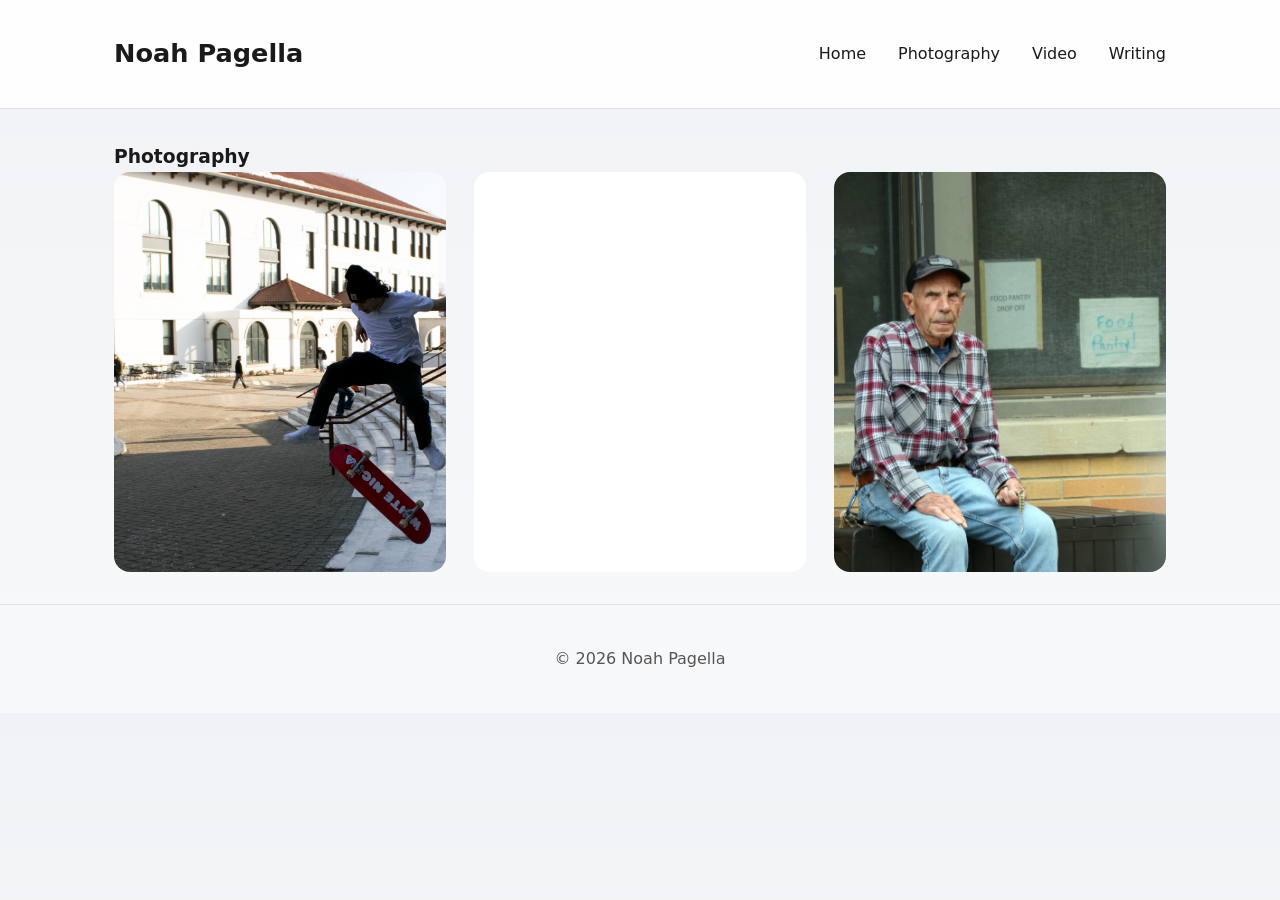
==== photography.html @ 74884c7c "Update photography.html" ====
<!DOCTYPE html>
<html lang="en">
<head>
<meta charset="UTF-8">
<meta name="viewport" content="width=device-width, initial-scale=1.0">
<title>Photography — Noah Pagella</title>
<link rel="stylesheet" href="style.css">
</head>
<body>
<header>
  <nav class="container">
    <h1 class="logo">Noah Pagella</h1>
    <ul class="nav-links">
      <li><a href="index.html">Home</a></li>
      <li><a href="photography.html">Photography</a></li>
      <li><a href="video.html">Video</a></li>
      <li><a href="writing.html">Writing</a></li>
    </ul>
  </nav>
</header>

<main class="container">
  <h3>Photography</h3>
  <div class="projects-grid">
    <a href="Skate.jpg" class="project-card article" target="_blank">
      <div class="card-thumb" style="background-image:url('Skate.jpg'); height:400px;"></div>
      <div class="card-overlay"><span class="project-tag">Photography</span><h4>Skate</h4></div>
    </a>
    <a href="Lbus.jpg" class="project-card article" target="_blank">
      <div class="card-thumb" style="background-image:url('Lbus.jpg'); height:400px;"></div>
      <div class="card-overlay"><span class="project-tag">Photography</span><h4>Lbus</h4></div>
    </a>
    <a href="volunteer.jpg" class="project-card article" target="_blank">
      <div class="card-thumb" style="background-image:url('volunteer.jpg'); height:400px;"></div>
      <div class="card-overlay"><span class="project-tag">Photography</span><h4>Volunteer</h4></div>
    </a>
  </div>
</main>
<footer>© <span id="year"></span> Noah Pagella</footer>
<script>
document.getElementById("year").textContent = new Date().getFullYear();
</script>
</body>
</html>
---- style.css ----
:root {
  --text:#1a1a1a;
  --muted:#555;
  --accent:#1e90ff;
  --bg-main:#f0f2f5;
  --bg-alt:#f8f9fb;
  --border:#e0e0e0;
  --card:#ffffff;
}

body.dark {
  --text:#f1f1f1;
  --muted:#bbb;
  --accent:#4dabff;
  --bg-main:#121212;
  --bg-alt:#1a1a1a;
  --border:#2a2a2a;
  --card:#1e1e1e;
}

* { box-sizing:border-box; margin:0; padding:0; }
html { scroll-behavior:smooth; }
body {
  font-family: Inter, system-ui, -apple-system, BlinkMacSystemFont, "Segoe UI", sans-serif;
  background: linear-gradient(to bottom,var(--bg-main),var(--bg-alt));
  color:var(--text);
  line-height:1.7;
  transition: background .3s, color .3s;
}

.container { max-width:1100px; margin:auto; padding:2rem 1.5rem; }

header {
  position:sticky; top:0; background:rgba(255,255,255,.95);
  border-bottom:1px solid var(--border); z-index:1000; transition: background .3s;
}

body.dark header { background:rgba(18,18,18,.95); }

nav { display:flex; justify-content:space-between; align-items:center; }
.logo { font-size:1.6rem; font-weight:700; }
.nav-links { list-style:none; display:flex; gap:2rem; }
.nav-links a { text-decoration:none; color:var(--text); font-weight:500; }
.nav-links a:hover, .nav-links a:focus-visible { color:var(--accent); }
.hamburger { display:none; flex-direction:column; gap:4px; cursor:pointer; background:none; border:none; }
.hamburger span { width:25px; height:3px; background:var(--text); border-radius:2px; transition:.3s; }
.dark-toggle { margin-left:1rem; cursor:pointer; font-size:1.2rem; background:none; border:none; }

.projects-grid {
  display:grid; grid-template-columns:repeat(auto-fit,minmax(300px,1fr)); gap:1.75rem;
}

.project-card {
  position: relative; border-radius:16px; overflow:hidden; background:var(--card);
  text-decoration:none; color:inherit; display:flex; flex-direction:column;
}

.project-card .card-thumb {
  height:250px; background-size:cover; background-position:center;
}

.project-card .card-overlay {
  padding:1.25rem; display:flex; flex-direction:column; justify-content:flex-end;
  background:linear-gradient(to top, rgba(0,0,0,0.6), transparent); color:#fff;
  position:absolute; inset:0; opacity:0; transition:opacity .3s;
}

.project-card:hover .card-overlay,
.project-card:focus-visible .card-overlay { opacity:1; }

.project-overlay h4 { margin-bottom:.5rem; font-size:1.1rem; }
.project-tag { background:var(--accent); color:#fff; font-size:.75rem;
  padding:.25rem .6rem; border-radius:6px; width:fit-content; margin-bottom:.5rem; }

iframe { width:100%; height:100%; border:none; border-radius:16px; }

.projects-grid .video-card { height:240px; }

footer { text-align:center; padding:2.5rem 1.5rem; border-top:1px solid var(--border); color:var(--muted); }

@media(max-width:850px){
  .nav-links{
    position:absolute; top:100%; right:0; background:var(--bg-main);
    flex-direction:column; width:220px; padding:1.25rem; display:none;
    border:1px solid var(--border); border-radius:12px;
  }
  .nav-links.open { display:flex; }
  .hamburger { display:flex; }
}
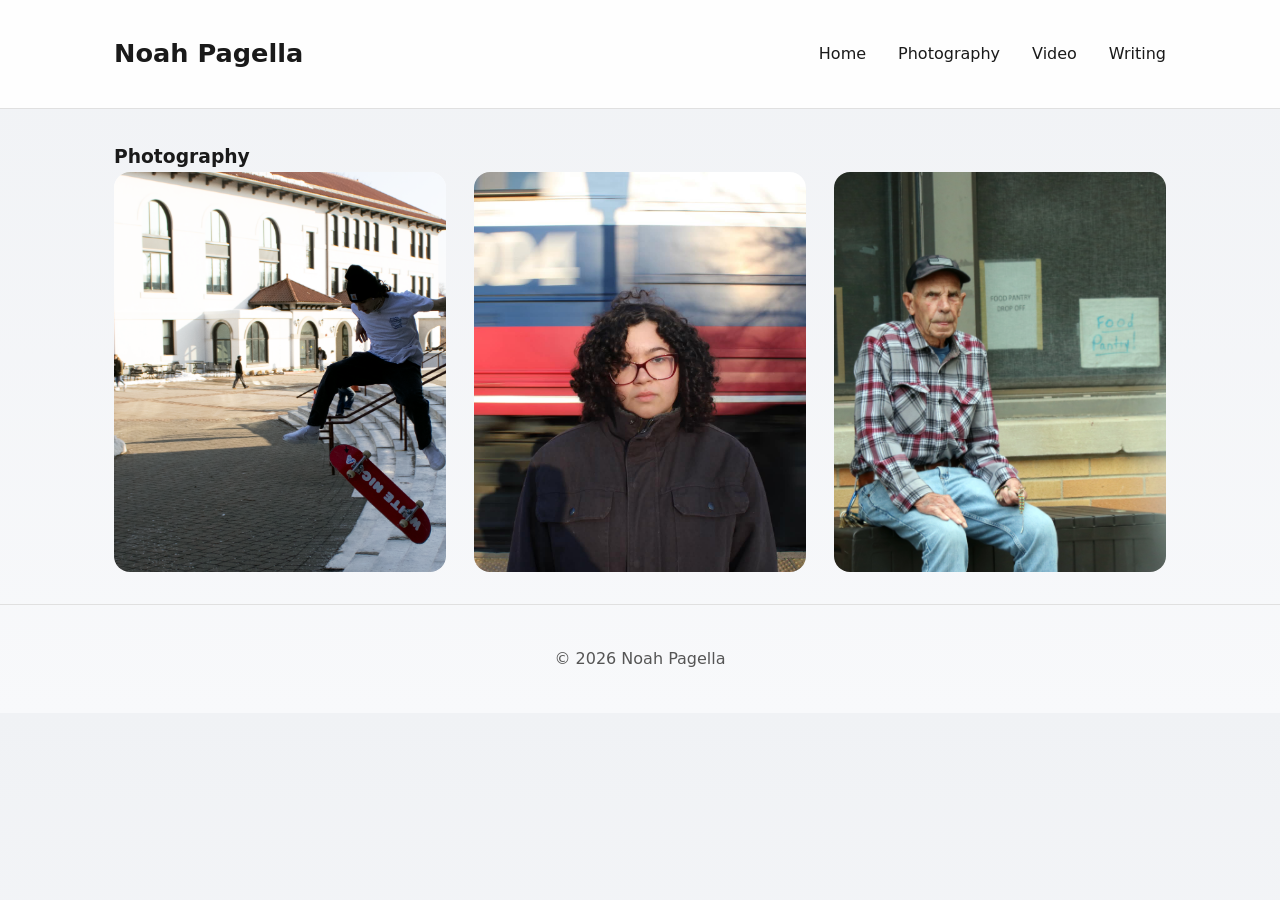
==== commit 57e57ca7: "Update photography.html" ====
--- a/photography.html
+++ b/photography.html
@@ -26,8 +26,8 @@
       <div class="card-thumb" style="background-image:url('Skate.jpg'); height:400px;"></div>
       <div class="card-overlay"><span class="project-tag">Photography</span><h4>Skate</h4></div>
     </a>
-    <a href="Lbus.jpg" class="project-card article" target="_blank">
-      <div class="card-thumb" style="background-image:url('Lbus.jpg'); height:400px;"></div>
+    <a href="lauren.jpg" class="project-card article" target="_blank">
+      <div class="card-thumb" style="background-image:url('lauren.jpg'); height:400px;"></div>
       <div class="card-overlay"><span class="project-tag">Photography</span><h4>Lbus</h4></div>
     </a>
     <a href="volunteer.jpg" class="project-card article" target="_blank">
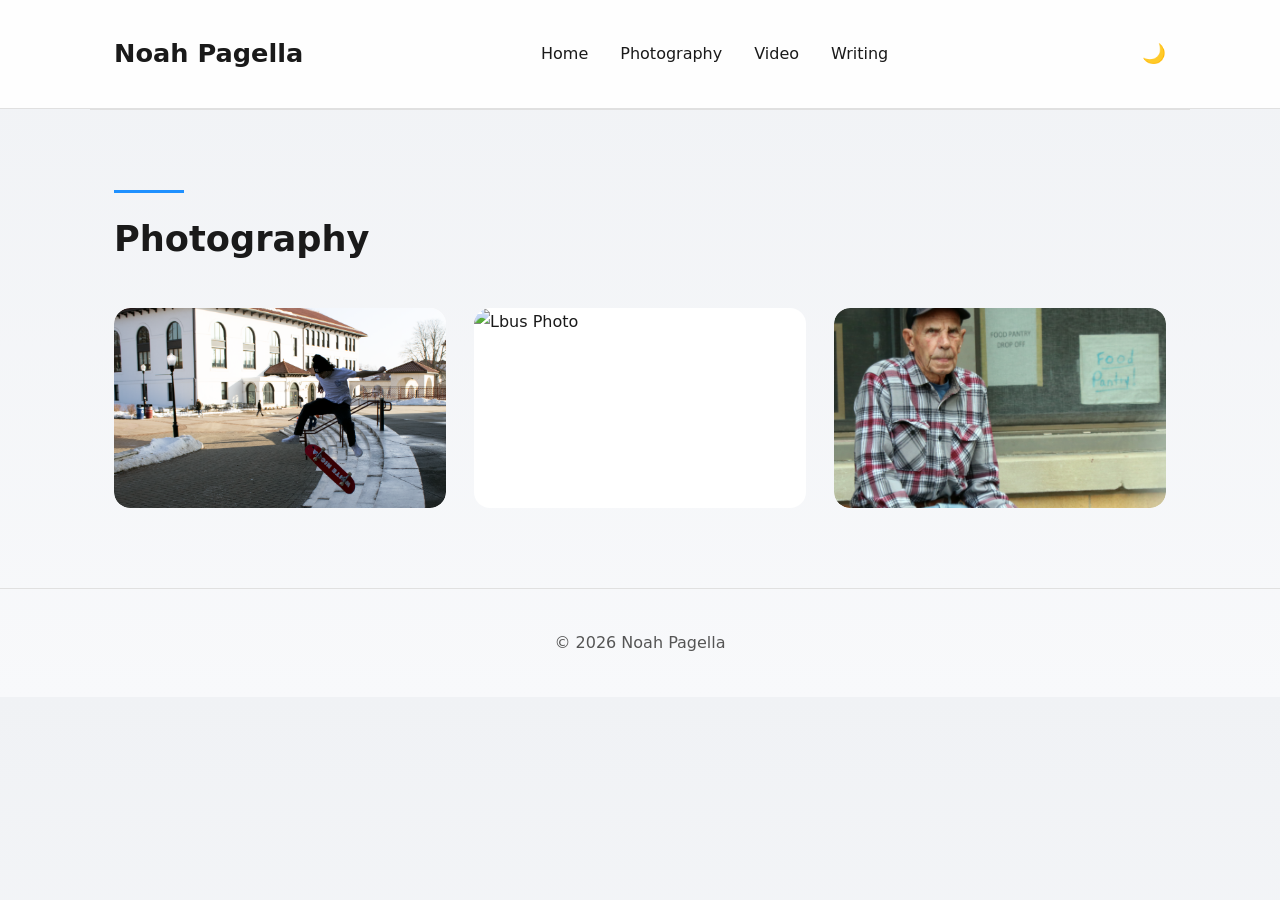
==== commit 486dd48d: "Update photography.html" ====
--- a/photography.html
+++ b/photography.html
@@ -1,44 +1,53 @@
 <!DOCTYPE html>
 <html lang="en">
 <head>
-<meta charset="UTF-8">
-<meta name="viewport" content="width=device-width, initial-scale=1.0">
-<title>Photography — Noah Pagella</title>
-<link rel="stylesheet" href="style.css">
+  <meta charset="UTF-8">
+  <meta name="viewport" content="width=device-width, initial-scale=1.0">
+  <title>Photography — Noah Pagella</title>
+  <link rel="stylesheet" href="style.css">
 </head>
 <body>
-<header>
-  <nav class="container">
-    <h1 class="logo">Noah Pagella</h1>
-    <ul class="nav-links">
-      <li><a href="index.html">Home</a></li>
-      <li><a href="photography.html">Photography</a></li>
-      <li><a href="video.html">Video</a></li>
-      <li><a href="writing.html">Writing</a></li>
-    </ul>
-  </nav>
-</header>
+  <header>
+    <nav class="container">
+      <h1 class="logo">Noah Pagella</h1>
+      <ul class="nav-links" id="navLinks">
+        <li><a href="index.html">Home</a></li>
+        <li><a href="photography.html">Photography</a></li>
+        <li><a href="video.html">Video</a></li>
+        <li><a href="writing.html">Writing</a></li>
+      </ul>
+      <button class="hamburger" id="hamburger"><span></span><span></span><span></span></button>
+      <button class="dark-toggle" id="darkToggle">🌙</button>
+    </nav>
+  </header>
 
-<main class="container">
-  <h3>Photography</h3>
-  <div class="projects-grid">
-    <a href="Skate.jpg" class="project-card article" target="_blank">
-      <div class="card-thumb" style="background-image:url('Skate.jpg'); height:400px;"></div>
-      <div class="card-overlay"><span class="project-tag">Photography</span><h4>Skate</h4></div>
-    </a>
-    <a href="lauren.jpg" class="project-card article" target="_blank">
-      <div class="card-thumb" style="background-image:url('lauren.jpg'); height:400px;"></div>
-      <div class="card-overlay"><span class="project-tag">Photography</span><h4>Lbus</h4></div>
-    </a>
-    <a href="volunteer.jpg" class="project-card article" target="_blank">
-      <div class="card-thumb" style="background-image:url('volunteer.jpg'); height:400px;"></div>
-      <div class="card-overlay"><span class="project-tag">Photography</span><h4>Volunteer</h4></div>
-    </a>
-  </div>
-</main>
-<footer>© <span id="year"></span> Noah Pagella</footer>
-<script>
-document.getElementById("year").textContent = new Date().getFullYear();
-</script>
+  <main>
+    <section class="container section">
+      <h3>Photography</h3>
+      <div class="photo-grid">
+        <div class="photo-card"><img src="Skate.jpg" alt="Skate Photo"></div>
+        <div class="photo-card"><img src="Lbus.jpg" alt="Lbus Photo"></div>
+        <div class="photo-card"><img src="volunteer.jpg" alt="Volunteer Photo"></div>
+      </div>
+    </section>
+  </main>
+
+  <footer>© <span id="year"></span> Noah Pagella</footer>
+
+  <script>
+    document.getElementById("year").textContent = new Date().getFullYear();
+    const hamburger = document.getElementById("hamburger");
+    const navLinks = document.getElementById("navLinks");
+    hamburger.addEventListener("click",()=>navLinks.classList.toggle("open"));
+    const darkToggle = document.getElementById("darkToggle");
+    const body = document.body;
+    if(localStorage.getItem("theme")==="dark"){ body.classList.add("dark"); darkToggle.textContent="☀️"; }
+    darkToggle.addEventListener("click",()=>{
+      body.classList.toggle("dark");
+      const isDark = body.classList.contains("dark");
+      darkToggle.textContent = isDark?"☀️":"🌙";
+      localStorage.setItem("theme", isDark?"dark":"light");
+    });
+  </script>
 </body>
 </html>
--- a/style.css
+++ b/style.css
@@ -30,55 +30,80 @@
 
 .container { max-width:1100px; margin:auto; padding:2rem 1.5rem; }
 
+.skip-link {
+  position:absolute; left:-999px; top:auto; width:1px; height:1px; overflow:hidden;
+}
+.skip-link:focus {
+  left:1rem; top:1rem; width:auto; height:auto;
+  padding:.5rem 1rem; background:var(--accent); color:#fff;
+  z-index:2000; border-radius:6px;
+}
+
 header {
   position:sticky; top:0; background:rgba(255,255,255,.95);
   border-bottom:1px solid var(--border); z-index:1000; transition: background .3s;
 }
-
 body.dark header { background:rgba(18,18,18,.95); }
 
 nav { display:flex; justify-content:space-between; align-items:center; }
 .logo { font-size:1.6rem; font-weight:700; }
+
 .nav-links { list-style:none; display:flex; gap:2rem; }
 .nav-links a { text-decoration:none; color:var(--text); font-weight:500; }
 .nav-links a:hover, .nav-links a:focus-visible { color:var(--accent); }
+
 .hamburger { display:none; flex-direction:column; gap:4px; cursor:pointer; background:none; border:none; }
 .hamburger span { width:25px; height:3px; background:var(--text); border-radius:2px; transition:.3s; }
+
 .dark-toggle { margin-left:1rem; cursor:pointer; font-size:1.2rem; background:none; border:none; }
 
-.projects-grid {
-  display:grid; grid-template-columns:repeat(auto-fit,minmax(300px,1fr)); gap:1.75rem;
+.hero {
+  text-align:center; padding:6rem 2rem 4rem; background:linear-gradient(135deg,#eef2f7,#dbe5f1);
+  border-radius:16px; margin-top:2rem;
 }
+body.dark .hero { background:linear-gradient(135deg,#1c1c1c,#242424); }
 
-.project-card {
-  position: relative; border-radius:16px; overflow:hidden; background:var(--card);
-  text-decoration:none; color:inherit; display:flex; flex-direction:column;
+.hero h2 { font-size:2.75rem; margin-bottom:1rem; }
+.hero p { max-width:700px; margin:0 auto 2rem; color:var(--muted); font-size:1.05rem; }
+
+.social-links { display:flex; justify-content:center; gap:1.5rem; margin-top:1.75rem; }
+.social-links a { font-weight:600; color:var(--accent); text-decoration:none; }
+.social-links a:hover, .social-links a:focus-visible { text-decoration:underline; }
+
+.section { padding:5rem 1.5rem; border-top:1px solid var(--border); }
+.section:nth-of-type(even) { background:var(--bg-alt); }
+.section h3 { font-size:2.2rem; margin-bottom:2.5rem; }
+.section h3::before { content:""; display:block; width:70px; height:3px; background:var(--accent); margin-bottom:1rem; }
+
+.about-flex { display:flex; gap:2.5rem; flex-wrap:wrap; align-items:center; }
+.about-img { width:260px; border-radius:16px; border:1px solid var(--border); }
+.about-text { flex:1; }
+.highlights { list-style:disc inside; margin-top:1.25rem; color:var(--muted); }
+
+.skills-grid { display:grid; grid-template-columns:repeat(auto-fit,minmax(150px,1fr)); gap:1.25rem; }
+.skill-card { background:var(--card); padding:1.25rem; border-radius:14px; text-align:center; font-weight:600; }
+
+.contact-form { max-width:520px; margin-top:2rem; display:grid; gap:1rem; }
+.contact-form label { font-weight:600; }
+.contact-form input, .contact-form textarea {
+  padding:.75rem; border-radius:8px; border:1px solid var(--border);
+  font-family:inherit; background:var(--card); color:var(--text);
 }
+.contact-form textarea { min-height:130px; resize:vertical; }
 
-.project-card .card-thumb {
-  height:250px; background-size:cover; background-position:center;
-}
-
-.project-card .card-overlay {
-  padding:1.25rem; display:flex; flex-direction:column; justify-content:flex-end;
-  background:linear-gradient(to top, rgba(0,0,0,0.6), transparent); color:#fff;
-  position:absolute; inset:0; opacity:0; transition:opacity .3s;
-}
-
-.project-card:hover .card-overlay,
-.project-card:focus-visible .card-overlay { opacity:1; }
-
-.project-overlay h4 { margin-bottom:.5rem; font-size:1.1rem; }
-.project-tag { background:var(--accent); color:#fff; font-size:.75rem;
-  padding:.25rem .6rem; border-radius:6px; width:fit-content; margin-bottom:.5rem; }
-
-iframe { width:100%; height:100%; border:none; border-radius:16px; }
-
-.projects-grid .video-card { height:240px; }
+.cta-btn { display:inline-block; margin-top:1.5rem; padding:.85rem 2rem;
+  background:var(--accent); color:#fff; text-decoration:none; border-radius:8px;
+  font-weight:600; border:none; cursor:pointer; }
+.cta-btn:hover { opacity:.9; }
 
 footer { text-align:center; padding:2.5rem 1.5rem; border-top:1px solid var(--border); color:var(--muted); }
 
+.reveal { opacity:0; transform:translateY(30px); transition:opacity .6s ease, transform .6s ease; }
+.reveal.visible { opacity:1; transform:translateY(0); }
+
 @media(max-width:850px){
+  .about-flex{flex-direction:column;text-align:center;}
+  .about-img{margin-bottom:1.25rem;}
   .nav-links{
     position:absolute; top:100%; right:0; background:var(--bg-main);
     flex-direction:column; width:220px; padding:1.25rem; display:none;
@@ -88,3 +113,34 @@
   .hamburger { display:flex; }
 }
 
+/* ----------------- Grids for Projects/Photography ----------------- */
+.projects-grid, .photo-grid {
+  display:grid;
+  gap:1.75rem;
+  grid-template-columns:repeat(auto-fit,minmax(280px,1fr));
+}
+
+.project-card, .photo-card {
+  border-radius:16px;
+  overflow:hidden;
+  background:var(--card);
+  display:flex;
+  flex-direction:column;
+  text-decoration:none;
+  color:inherit;
+}
+
+.project-card.article .card-thumb, .photo-card img {
+  width:100%;
+  height:200px;
+  object-fit:cover;
+  border-radius:16px;
+  display:block;
+}
+
+.project-card.video iframe {
+  width:100%;
+  height:240px;
+  border-radius:16px;
+  border:none;
+}
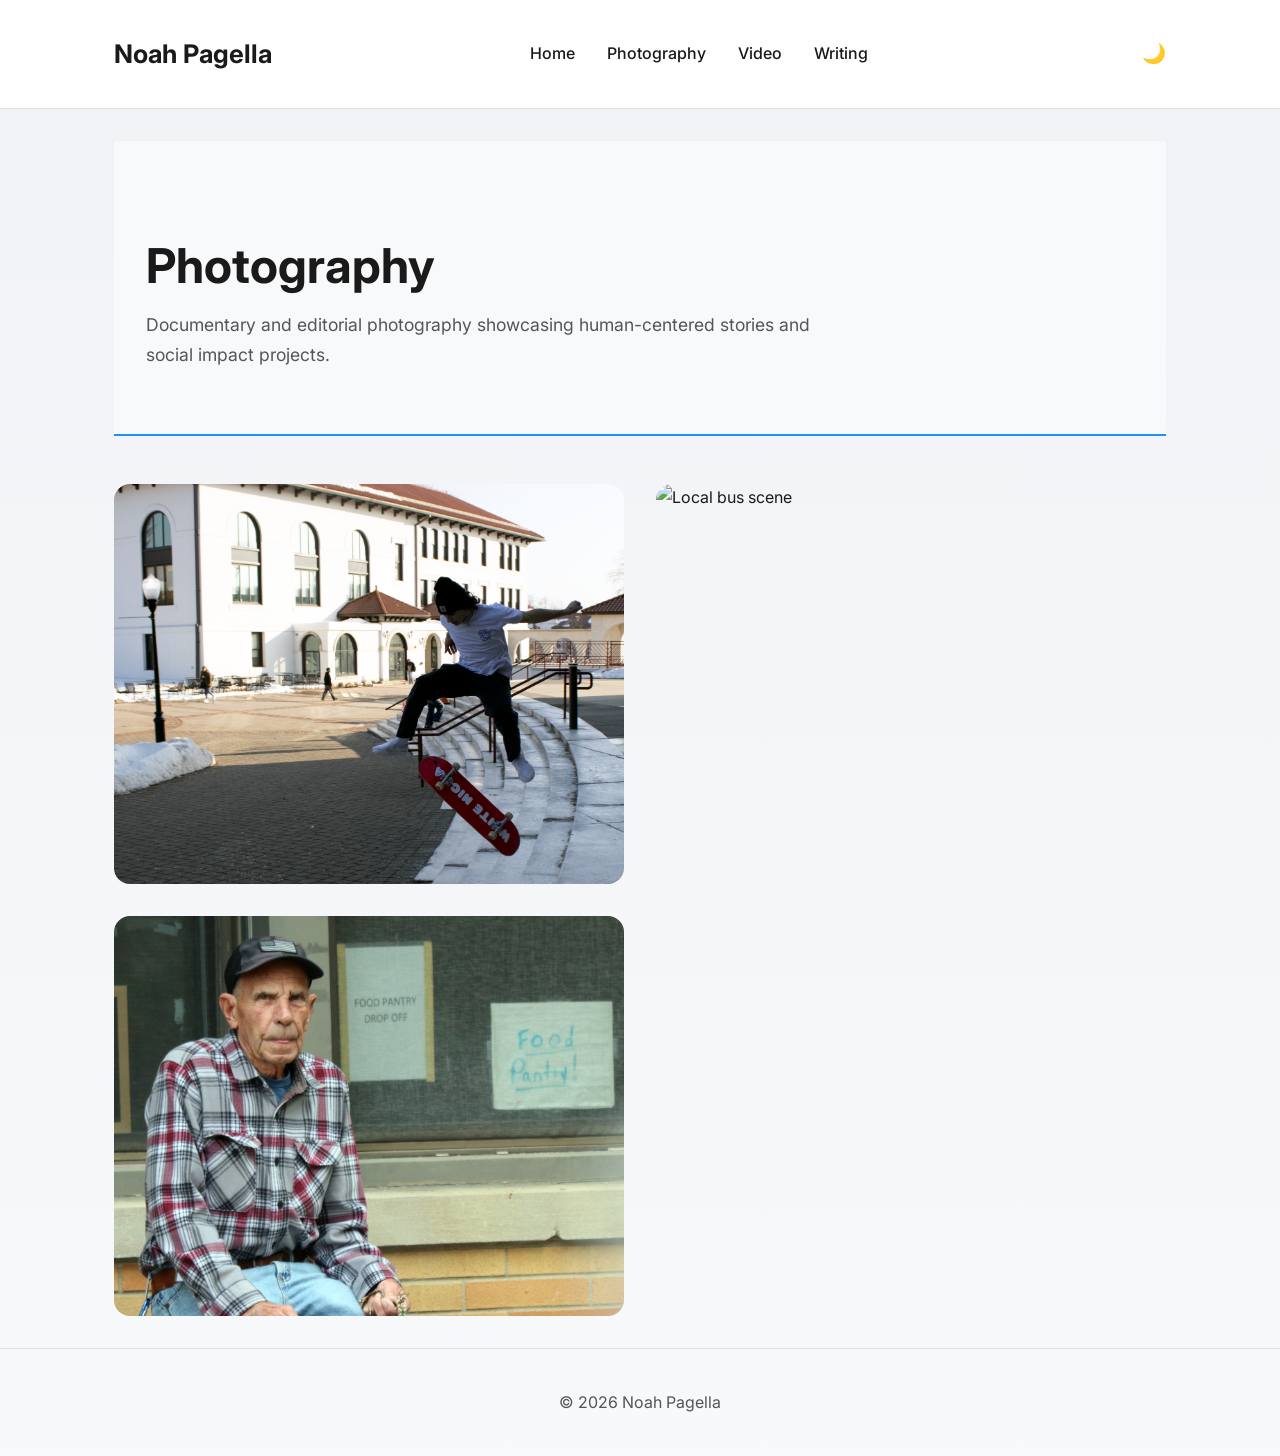
==== commit f2eaa991: "Update photography.html" ====
--- a/photography.html
+++ b/photography.html
@@ -1,53 +1,151 @@
 <!DOCTYPE html>
 <html lang="en">
+<!-- 100% privacy-first analytics -->
+<script async src="https://scripts.simpleanalyticscdn.com/latest.js"></script>
 <head>
-  <meta charset="UTF-8">
-  <meta name="viewport" content="width=device-width, initial-scale=1.0">
-  <title>Photography — Noah Pagella</title>
-  <link rel="stylesheet" href="style.css">
+<meta charset="UTF-8">
+<meta name="viewport" content="width=device-width, initial-scale=1.0">
+<title>Noah Pagella — Photography</title>
+<meta name="description" content="Photography portfolio of Noah Pagella, showcasing documentary and editorial work.">
+<link rel="preconnect" href="https://fonts.googleapis.com">
+<link rel="preconnect" href="https://fonts.gstatic.com" crossorigin>
+<link href="https://fonts.googleapis.com/css2?family=Inter:wght@400;500;600;700&display=swap" rel="stylesheet">
+
+<style>
+:root {
+  --text:#1a1a1a;
+  --muted:#555;
+  --accent:#1e90ff;
+  --bg-main:#f0f2f5;
+  --bg-alt:#f8f9fb;
+  --border:#e0e0e0;
+  --card:#ffffff;
+}
+
+body.dark {
+  --text:#f1f1f1;
+  --muted:#bbb;
+  --accent:#4dabff;
+  --bg-main:#121212;
+  --bg-alt:#1a1a1a;
+  --border:#2a2a2a;
+  --card:#1e1e1e;
+}
+
+* { box-sizing:border-box; margin:0; padding:0; }
+html { scroll-behavior:smooth; }
+body {
+  font-family: Inter, system-ui, -apple-system, BlinkMacSystemFont, "Segoe UI", sans-serif;
+  background: linear-gradient(to bottom,var(--bg-main),var(--bg-alt));
+  color:var(--text);
+  line-height:1.7;
+  transition: background .3s, color .3s;
+}
+
+.container { max-width:1100px; margin:auto; padding:2rem 1.5rem; }
+
+header {
+  position:sticky; top:0; background:rgba(255,255,255,.95);
+  border-bottom:1px solid var(--border); z-index:1000; transition: background .3s;
+}
+body.dark header { background:rgba(18,18,18,.95); }
+
+nav { display:flex; justify-content:space-between; align-items:center; }
+.logo { font-size:1.6rem; font-weight:700; }
+
+.nav-links { list-style:none; display:flex; gap:2rem; }
+.nav-links a { text-decoration:none; color:var(--text); font-weight:500; }
+.nav-links a:hover, .nav-links a:focus-visible { color:var(--accent); }
+
+.hamburger { display:none; flex-direction:column; gap:4px; cursor:pointer; background:none; border:none; }
+.hamburger span { width:25px; height:3px; background:var(--text); border-radius:2px; transition:.3s; }
+
+.dark-toggle { margin-left:1rem; cursor:pointer; font-size:1.2rem; background:none; border:none; }
+
+.hero {
+  text-align:left; padding:6rem 2rem 4rem; background:var(--bg-alt);
+  border-bottom:2px solid var(--accent);
+}
+.hero h2 { font-size:3rem; margin-bottom:1rem; font-weight:700; line-height:1.2; }
+.hero p { font-size:1.1rem; color:var(--muted); max-width:700px; }
+
+.photo-grid {
+  display:grid;
+  gap:2rem;
+  grid-template-columns:repeat(auto-fit,minmax(350px,1fr));
+  margin-top:3rem;
+}
+
+.photo-card img {
+  width:100%;
+  height:400px;
+  object-fit:cover;
+  border-radius:16px;
+  display:block;
+}
+
+footer { text-align:center; padding:2.5rem 1.5rem; border-top:1px solid var(--border); color:var(--muted); }
+
+@media(max-width:850px){
+  .nav-links{
+    position:absolute; top:100%; right:0; background:var(--bg-main);
+    flex-direction:column; width:220px; padding:1.25rem; display:none;
+    border:1px solid var(--border); border-radius:12px;
+  }
+  .nav-links.open { display:flex; }
+  .hamburger { display:flex; }
+}
+</style>
 </head>
 <body>
-  <header>
-    <nav class="container">
-      <h1 class="logo">Noah Pagella</h1>
-      <ul class="nav-links" id="navLinks">
-        <li><a href="index.html">Home</a></li>
-        <li><a href="photography.html">Photography</a></li>
-        <li><a href="video.html">Video</a></li>
-        <li><a href="writing.html">Writing</a></li>
-      </ul>
-      <button class="hamburger" id="hamburger"><span></span><span></span><span></span></button>
-      <button class="dark-toggle" id="darkToggle">🌙</button>
-    </nav>
-  </header>
 
-  <main>
-    <section class="container section">
-      <h3>Photography</h3>
-      <div class="photo-grid">
-        <div class="photo-card"><img src="Skate.jpg" alt="Skate Photo"></div>
-        <div class="photo-card"><img src="Lbus.jpg" alt="Lbus Photo"></div>
-        <div class="photo-card"><img src="volunteer.jpg" alt="Volunteer Photo"></div>
-      </div>
-    </section>
-  </main>
+<header>
+  <nav class="container">
+    <h1 class="logo">Noah Pagella</h1>
+    <ul class="nav-links" id="navLinks">
+      <li><a href="index.html">Home</a></li>
+      <li><a href="photography.html">Photography</a></li>
+      <li><a href="video.html">Video</a></li>
+      <li><a href="writing.html">Writing</a></li>
+    </ul>
+    <button class="hamburger" id="hamburger"><span></span><span></span><span></span></button>
+    <button class="dark-toggle" id="darkToggle">🌙</button>
+  </nav>
+</header>
 
-  <footer>© <span id="year"></span> Noah Pagella</footer>
+<main class="container">
+  <section class="hero">
+    <h2>Photography</h2>
+    <p>Documentary and editorial photography showcasing human-centered stories and social impact projects.</p>
+  </section>
 
-  <script>
-    document.getElementById("year").textContent = new Date().getFullYear();
-    const hamburger = document.getElementById("hamburger");
-    const navLinks = document.getElementById("navLinks");
-    hamburger.addEventListener("click",()=>navLinks.classList.toggle("open"));
-    const darkToggle = document.getElementById("darkToggle");
-    const body = document.body;
-    if(localStorage.getItem("theme")==="dark"){ body.classList.add("dark"); darkToggle.textContent="☀️"; }
-    darkToggle.addEventListener("click",()=>{
-      body.classList.toggle("dark");
-      const isDark = body.classList.contains("dark");
-      darkToggle.textContent = isDark?"☀️":"🌙";
-      localStorage.setItem("theme", isDark?"dark":"light");
-    });
-  </script>
+  <section class="photo-grid">
+    <div class="photo-card"><img src="Skate.jpg" alt="Skateboarding scene"></div>
+    <div class="photo-card"><img src="Lbus.jpg" alt="Local bus scene"></div>
+    <div class="photo-card"><img src="volunteer.jpg" alt="Volunteers at community event"></div>
+  </section>
+</main>
+
+<footer>
+  © <span id="year"></span> Noah Pagella
+</footer>
+
+<script>
+document.getElementById("year").textContent = new Date().getFullYear();
+
+const hamburger = document.getElementById("hamburger");
+const navLinks = document.getElementById("navLinks");
+hamburger.addEventListener("click", () => navLinks.classList.toggle("open"));
+
+const darkToggle = document.getElementById("darkToggle");
+const body = document.body;
+if(localStorage.getItem("theme")==="dark"){ body.classList.add("dark"); darkToggle.textContent="☀️"; }
+darkToggle.addEventListener("click", ()=>{
+  body.classList.toggle("dark");
+  darkToggle.textContent = body.classList.contains("dark")?"☀️":"🌙";
+  localStorage.setItem("theme", body.classList.contains("dark")?"dark":"light");
+});
+</script>
+
 </body>
 </html>
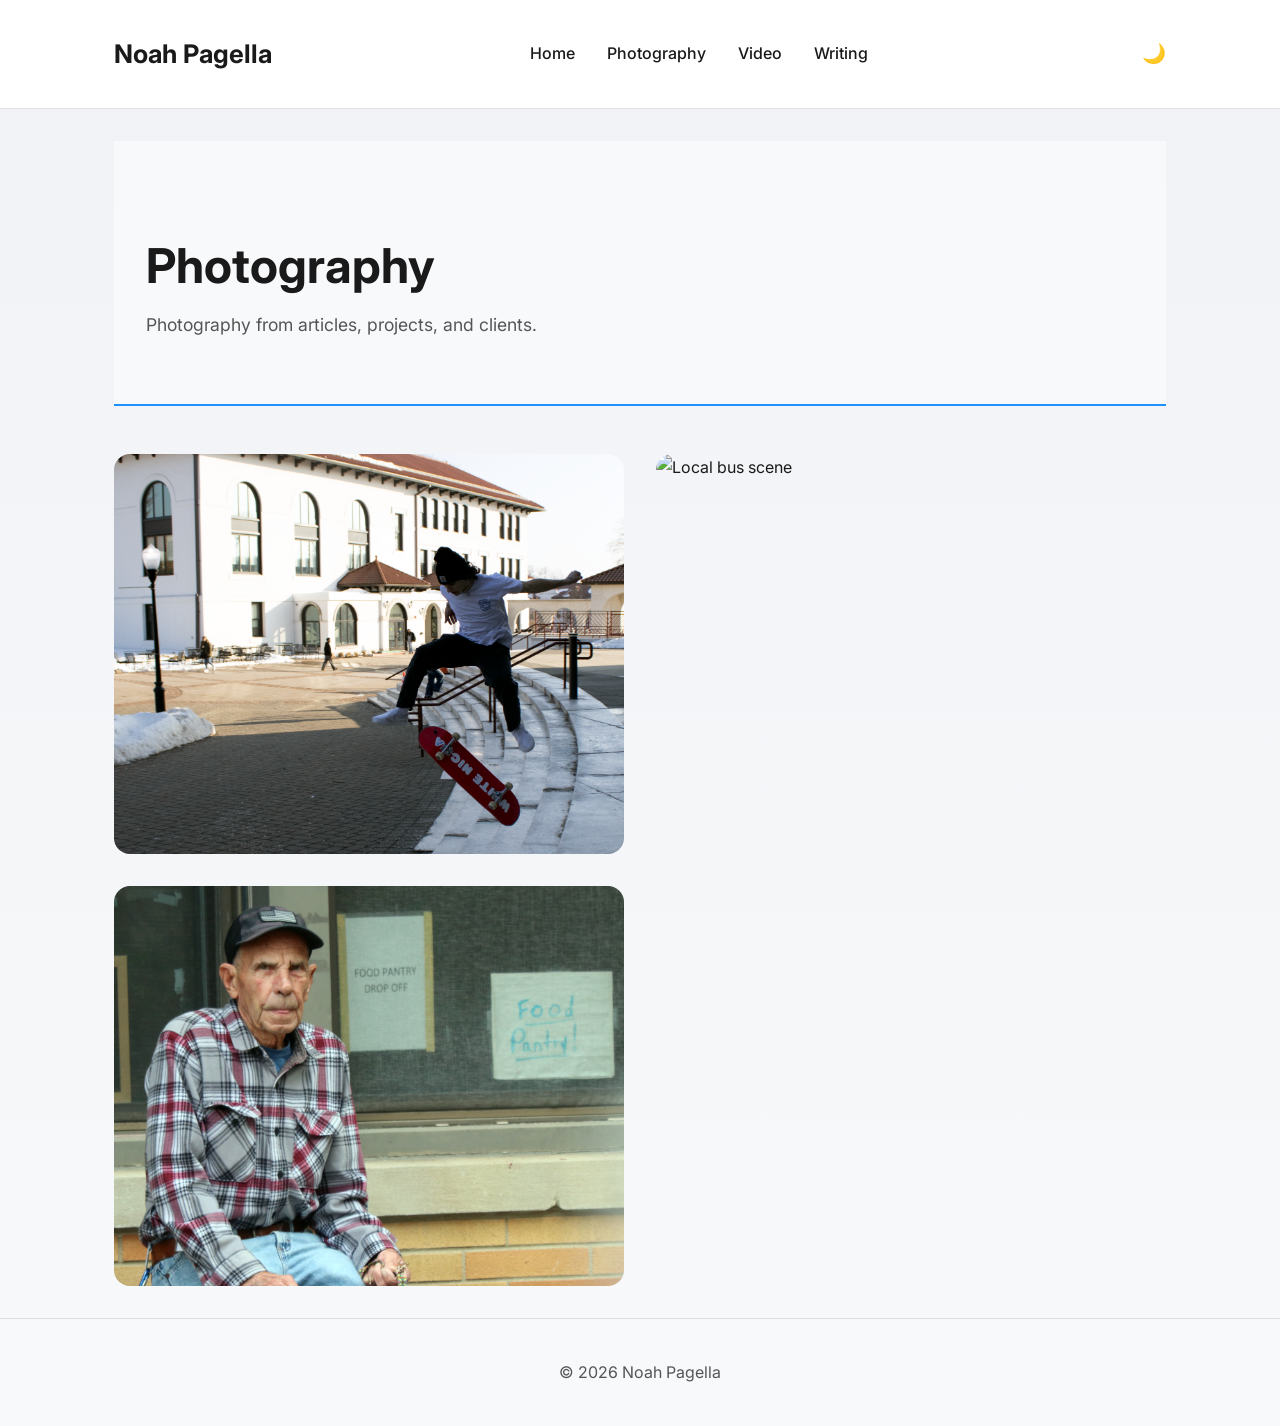
==== commit e4a54928: "Update photography.html" ====
--- a/photography.html
+++ b/photography.html
@@ -116,7 +116,7 @@
 <main class="container">
   <section class="hero">
     <h2>Photography</h2>
-    <p>Documentary and editorial photography showcasing human-centered stories and social impact projects.</p>
+    <p>Photography from articles, projects, and clients.</p>
   </section>
 
   <section class="photo-grid">
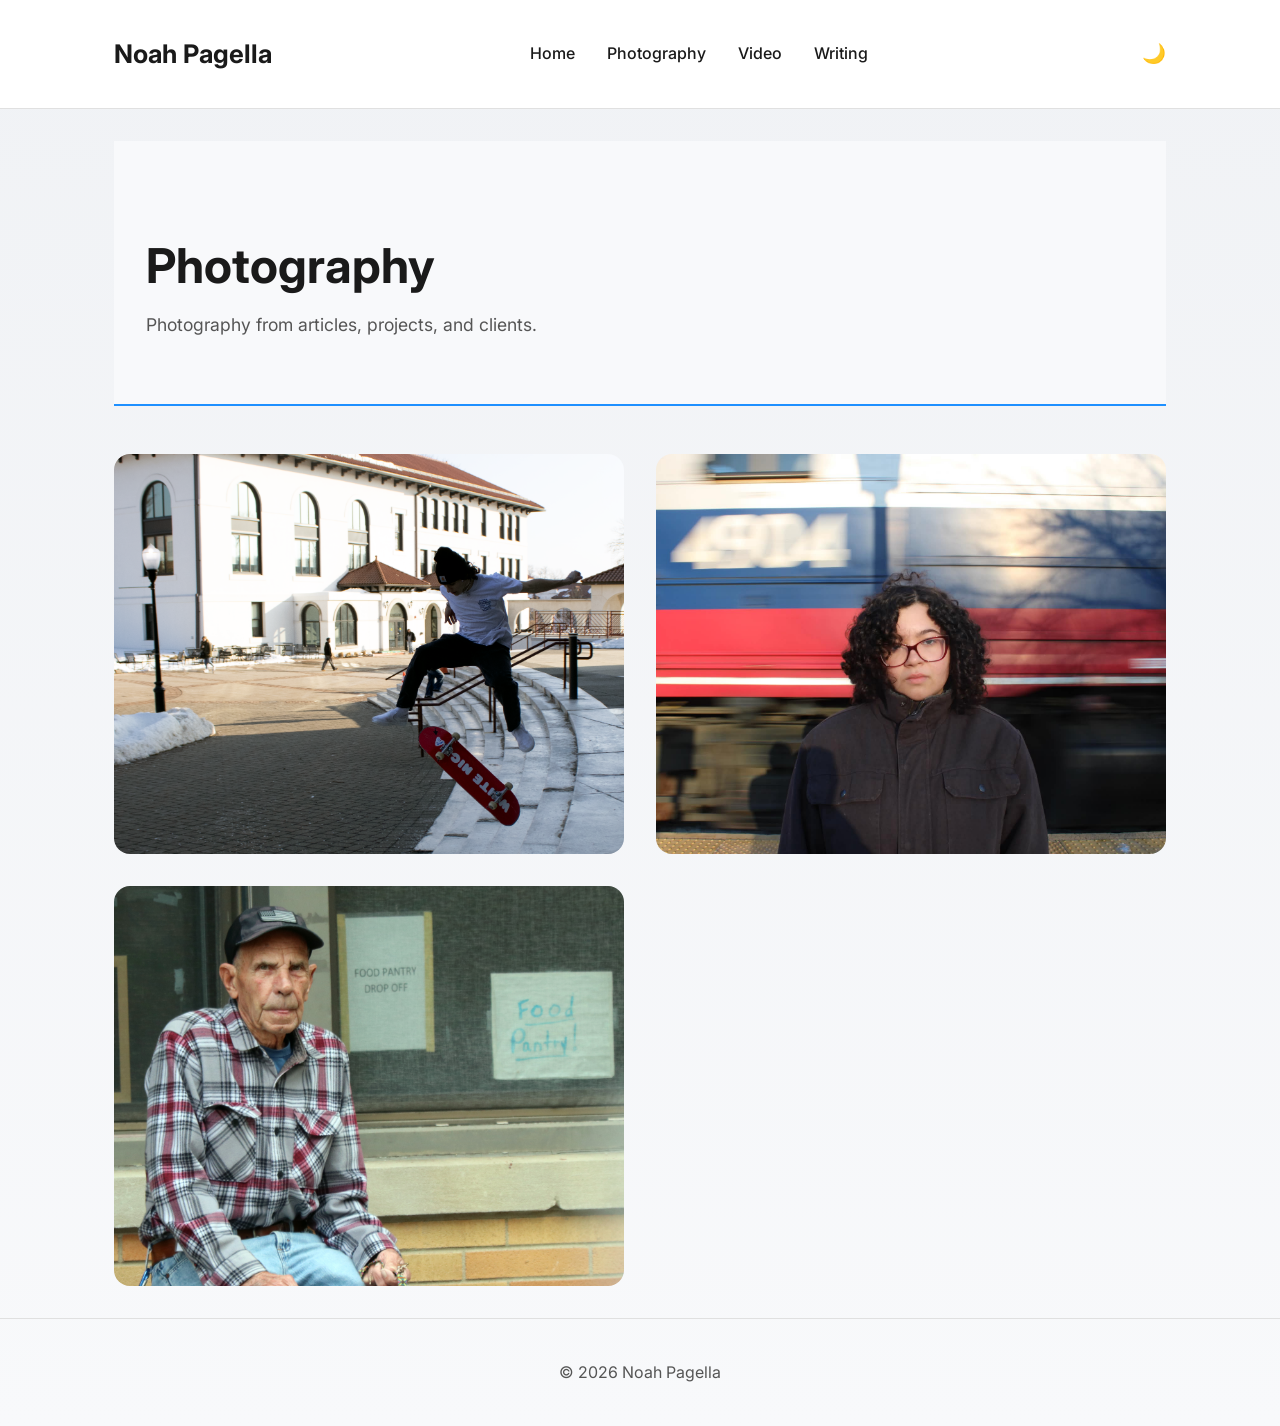
==== commit 1ff63783: "Update photography.html" ====
--- a/photography.html
+++ b/photography.html
@@ -121,7 +121,7 @@
 
   <section class="photo-grid">
     <div class="photo-card"><img src="Skate.jpg" alt="Skateboarding scene"></div>
-    <div class="photo-card"><img src="Lbus.jpg" alt="Local bus scene"></div>
+    <div class="photo-card"><img src="lauren.jpg" alt="Local bus scene"></div>
     <div class="photo-card"><img src="volunteer.jpg" alt="Volunteers at community event"></div>
   </section>
 </main>
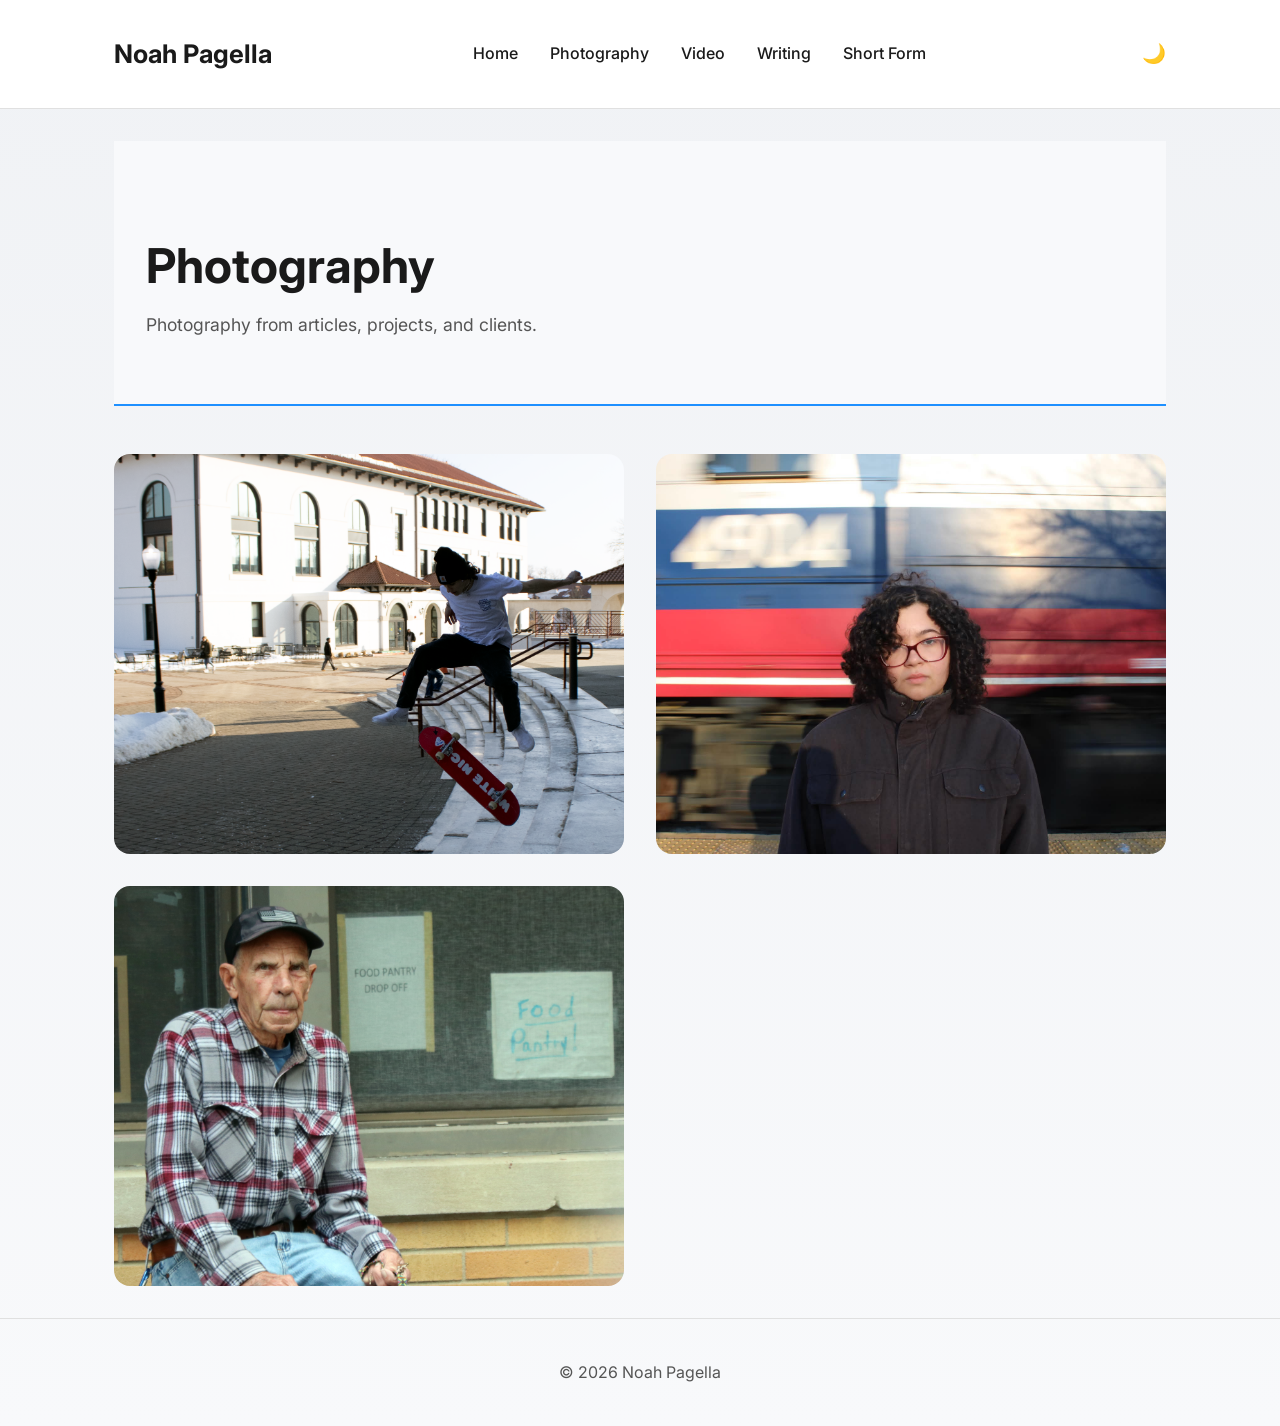
==== commit 273533f0: "Update photography.html" ====
--- a/photography.html
+++ b/photography.html
@@ -107,6 +107,7 @@
       <li><a href="photography.html">Photography</a></li>
       <li><a href="video.html">Video</a></li>
       <li><a href="writing.html">Writing</a></li>
+      <li><a href="shortform.html">Short Form</a></li>
     </ul>
     <button class="hamburger" id="hamburger"><span></span><span></span><span></span></button>
     <button class="dark-toggle" id="darkToggle">🌙</button>
